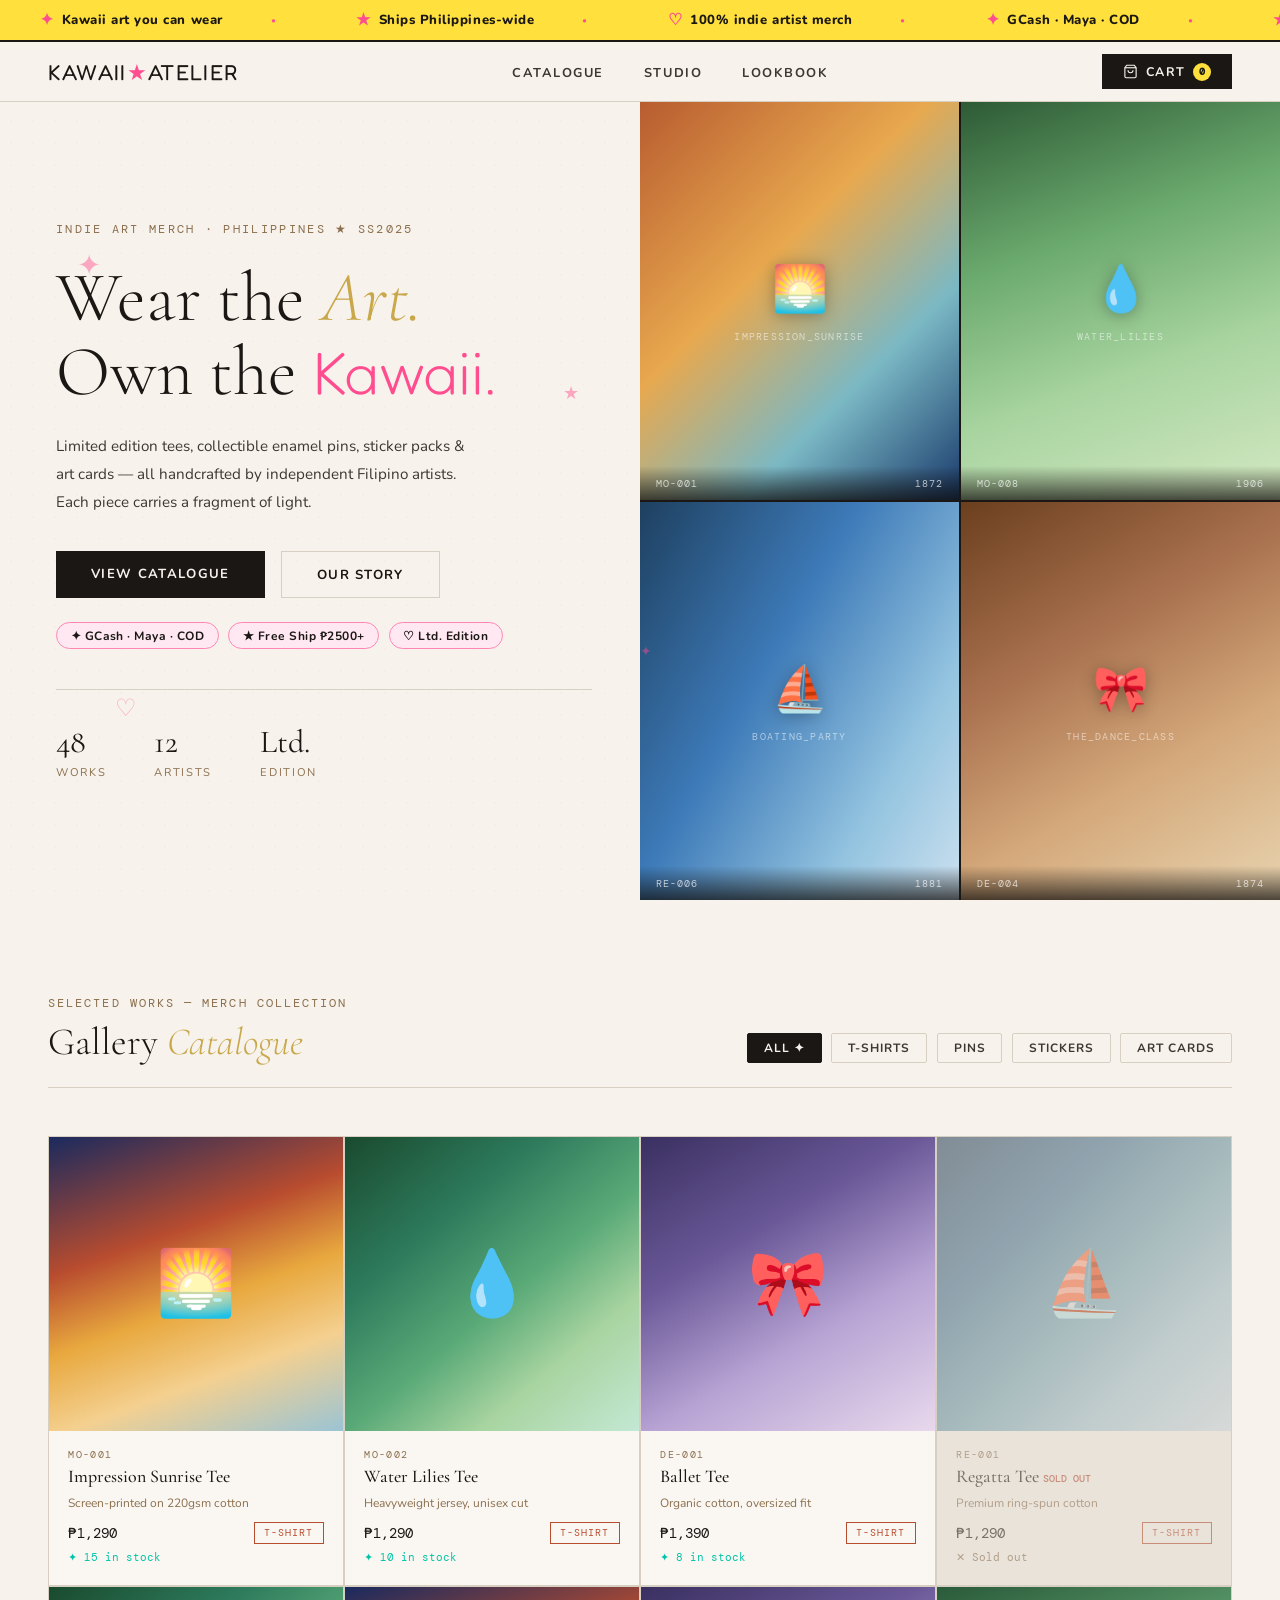
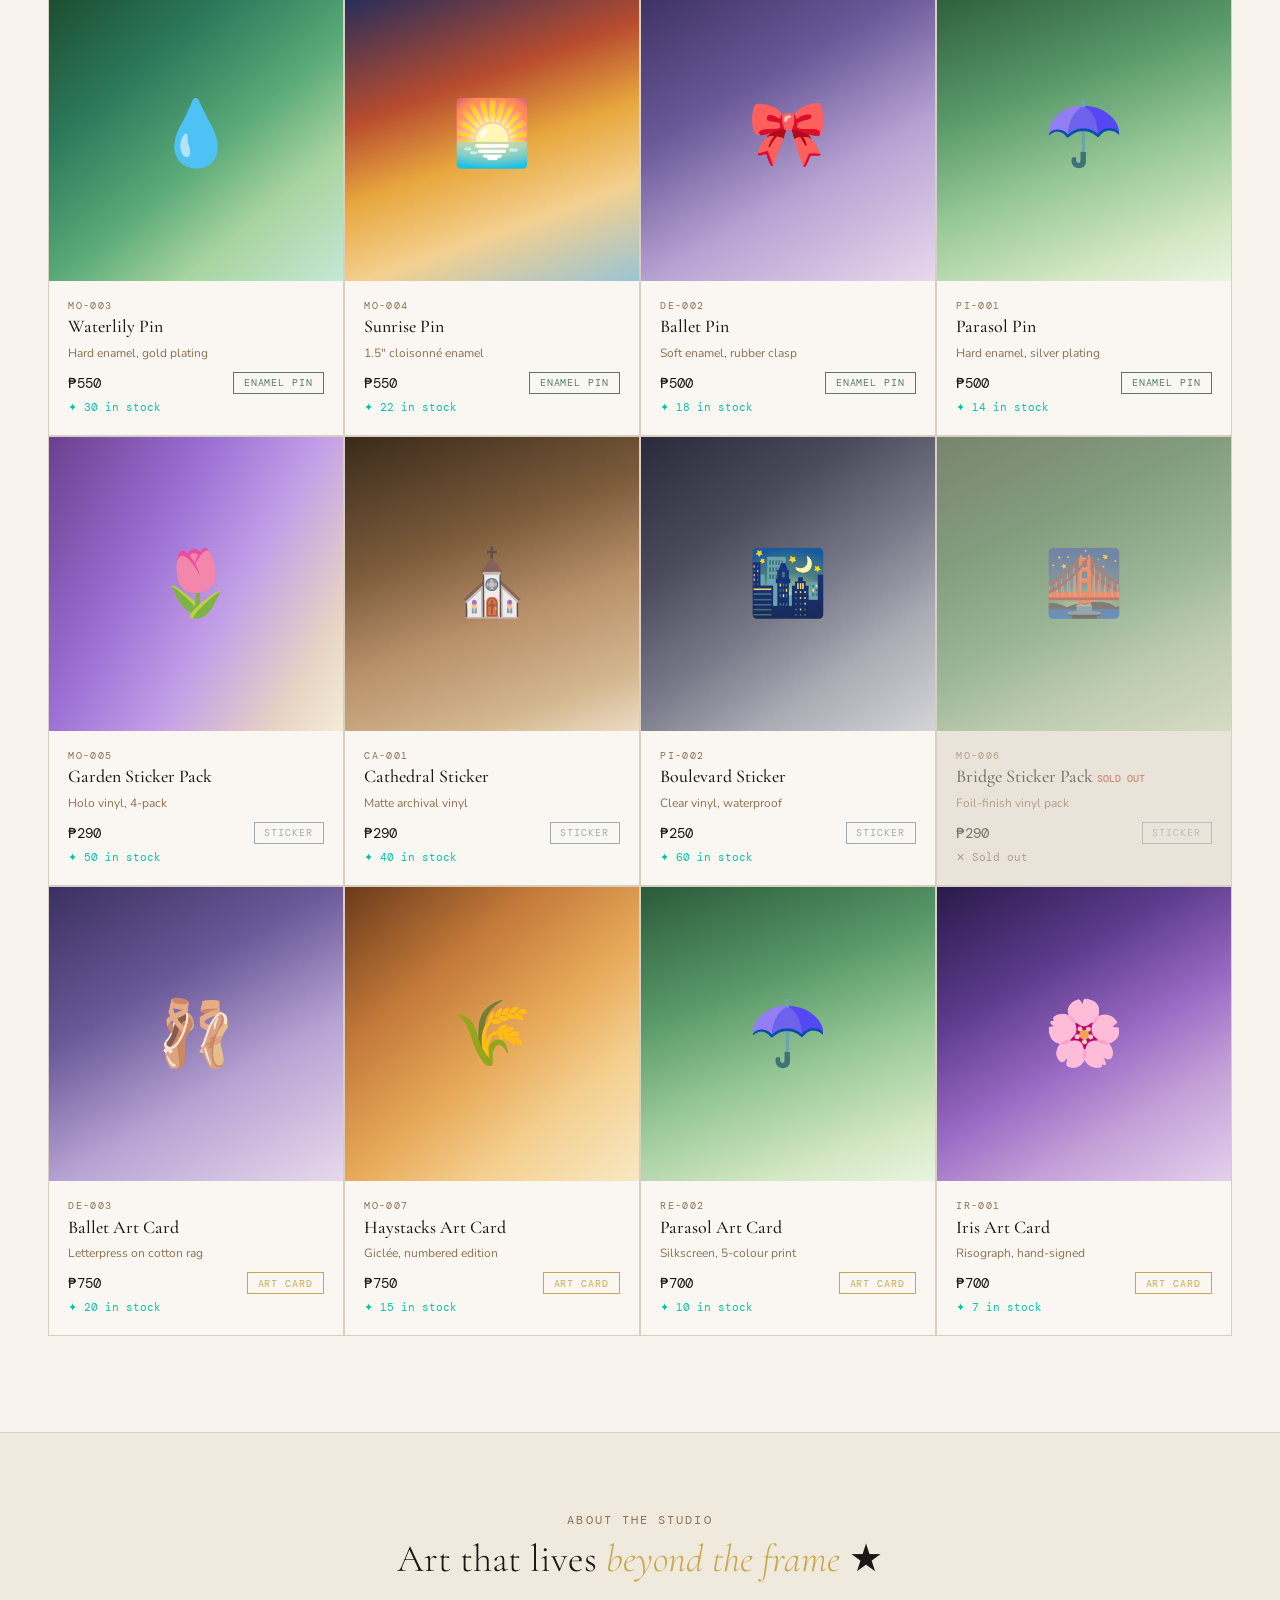
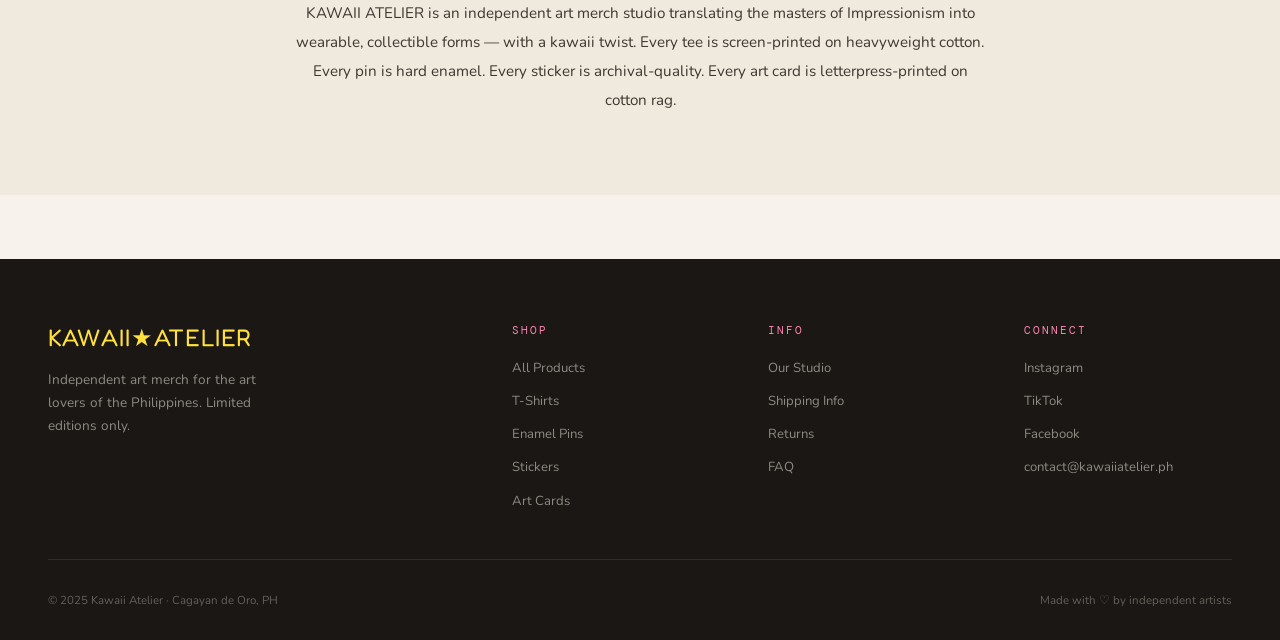
==== index.html @ f7f373cd "huhuz" ====
<!DOCTYPE html>
<html lang="en">
<head>
<meta charset="UTF-8">
<meta name="viewport" content="width=device-width, initial-scale=1.0">
<title>KAWAII ATELIER — Art Merch ★</title>
<link rel="preconnect" href="https://fonts.googleapis.com">
<link href="https://fonts.googleapis.com/css2?family=Cormorant+Garamond:ital,wght@0,300;0,400;0,600;1,300;1,400&family=DM+Mono:wght@300;400&family=Fredoka+One&family=Nunito:wght@400;600;700;800&display=swap" rel="stylesheet">
<link rel="stylesheet" href="styles.css">
</head>
<body>

<!-- TICKER BANNER -->
<div class="ticker-wrap">
  <div class="ticker-track" id="tickerTrack">
    <span class="tick-item"><span class="tick-icon">✦</span> Kawaii art you can wear</span>
    <span class="tick-item"><span class="tick-icon">★</span> Ships Philippines-wide</span>
    <span class="tick-item"><span class="tick-icon">♡</span> 100% indie artist merch</span>
    <span class="tick-item"><span class="tick-icon">✦</span> GCash · Maya · COD</span>
    <span class="tick-item"><span class="tick-icon">★</span> Free Shipping over ₱2500</span>
    <span class="tick-item"><span class="tick-icon">♡</span> Hand-crafted limited editions</span>
    <!-- Duplicated for seamless loop -->
    <span class="tick-item"><span class="tick-icon">✦</span> Kawaii art you can wear</span>
    <span class="tick-item"><span class="tick-icon">★</span> Ships Philippines-wide</span>
    <span class="tick-item"><span class="tick-icon">♡</span> 100% indie artist merch</span>
    <span class="tick-item"><span class="tick-icon">✦</span> GCash · Maya · COD</span>
    <span class="tick-item"><span class="tick-icon">★</span> Free Shipping over ₱2500</span>
    <span class="tick-item"><span class="tick-icon">♡</span> Hand-crafted limited editions</span>
  </div>
</div>

<!-- NAV -->
<nav id="mainNav">
  <span class="nav-logo">KAWAII<span class="nav-logo-star">★</span>ATELIER</span>
  <ul class="nav-links">
    <li><a href="#catalogue">Catalogue</a></li>
    <li><a href="#about">Studio</a></li>
    <li><a href="#">Lookbook</a></li>
  </ul>
  <div class="nav-right">
    <button class="cart-btn" onclick="toggleCart()">
      <svg width="15" height="15" viewBox="0 0 24 24" fill="none" stroke="currentColor" stroke-width="1.8"><path d="M6 2L3 6v14a2 2 0 002 2h14a2 2 0 002-2V6l-3-4z"/><line x1="3" y1="6" x2="21" y2="6"/><path d="M16 10a4 4 0 01-8 0"/></svg>
      Cart
      <span class="cart-count" id="cartCount">0</span>
    </button>
  </div>
</nav>

<!-- HERO -->
<section class="hero">
  <!-- Floating kawaii deco elements -->
  <div class="deco" style="top:18%;left:6%">✦</div>
  <div class="deco" style="top:35%;left:44%;font-size:1.1rem;animation-delay:1.2s">★</div>
  <div class="deco" style="bottom:22%;left:9%;font-size:1.5rem;animation-delay:.7s">♡</div>
  <div class="deco" style="bottom:30%;left:50%;font-size:.85rem;animation-delay:2s">✦</div>

  <div class="hero-left">
    <p class="hero-eyebrow">Indie Art Merch · Philippines ★ SS2025</p>
    <h1 class="hero-title">Wear the <em>Art.</em><br>Own the <span class="hero-title-pop">Kawaii.</span></h1>
    <p class="hero-body">Limited edition tees, collectible enamel pins, sticker packs &amp; art cards — all handcrafted by independent Filipino artists. Each piece carries a fragment of light.</p>
    <div class="hero-ctas">
      <a href="#catalogue" class="btn-primary">View Catalogue</a>
      <a href="#about" class="btn-ghost">Our Story</a>
    </div>
    <div class="hero-pills">
      <span class="pill">✦ GCash · Maya · COD</span>
      <span class="pill">★ Free Ship ₱2500+</span>
      <span class="pill">♡ Ltd. Edition</span>
    </div>
    <div class="hero-stats">
      <div>
        <div class="hero-stat-num">48</div>
        <div class="hero-stat-label">Works</div>
      </div>
      <div>
        <div class="hero-stat-num">12</div>
        <div class="hero-stat-label">Artists</div>
      </div>
      <div>
        <div class="hero-stat-num">Ltd.</div>
        <div class="hero-stat-label">Edition</div>
      </div>
    </div>
  </div>

  <div class="hero-right">
    <div class="hero-grid-cell">
      <div class="art-placeholder h1"><span class="art-emoji">🌅</span><span class="art-text">IMPRESSION_SUNRISE</span></div>
      <div class="art-label-overlay"><span>MO-001</span><span>1872</span></div>
    </div>
    <div class="hero-grid-cell">
      <div class="art-placeholder h2"><span class="art-emoji">💧</span><span class="art-text">WATER_LILIES</span></div>
      <div class="art-label-overlay"><span>MO-008</span><span>1906</span></div>
    </div>
    <div class="hero-grid-cell">
      <div class="art-placeholder h3"><span class="art-emoji">⛵</span><span class="art-text">BOATING_PARTY</span></div>
      <div class="art-label-overlay"><span>RE-006</span><span>1881</span></div>
    </div>
    <div class="hero-grid-cell">
      <div class="art-placeholder h4"><span class="art-emoji">🎀</span><span class="art-text">THE_DANCE_CLASS</span></div>
      <div class="art-label-overlay"><span>DE-004</span><span>1874</span></div>
    </div>
  </div>
</section>

<!-- CATALOGUE -->
<section class="catalogue" id="catalogue">
  <div class="section-header">
    <div>
      <p class="section-meta">Selected Works — Merch Collection</p>
      <h2 class="section-title">Gallery <em>Catalogue</em></h2>
    </div>
    <div class="filter-bar" id="filterBar">
      <button class="filter-btn active" onclick="filterProducts('all',this)">All ✦</button>
      <button class="filter-btn" onclick="filterProducts('tshirt',this)">T-Shirts</button>
      <button class="filter-btn" onclick="filterProducts('pin',this)">Pins</button>
      <button class="filter-btn" onclick="filterProducts('sticker',this)">Stickers</button>
      <button class="filter-btn" onclick="filterProducts('artcard',this)">Art Cards</button>
    </div>
  </div>
  <div class="product-grid" id="productGrid"></div>
</section>

<!-- ABOUT -->
<section id="about" class="about-section">
  <div class="about-inner">
    <p class="section-meta">About the Studio</p>
    <h2 class="section-title">Art that lives <em>beyond the frame</em> ★</h2>
    <p class="about-body">KAWAII ATELIER is an independent art merch studio translating the masters of Impressionism into wearable, collectible forms — with a kawaii twist. Every tee is screen-printed on heavyweight cotton. Every pin is hard enamel. Every sticker is archival-quality. Every art card is letterpress-printed on cotton rag.</p>
  </div>
</section>

<!-- FOOTER -->
<footer>
  <div class="footer-grid">
    <div>
      <div class="footer-brand">KAWAII★ATELIER</div>
      <p class="footer-tagline">Independent art merch for the art lovers of the Philippines. Limited editions only.</p>
    </div>
    <div>
      <p class="footer-col-title">Shop</p>
      <ul class="footer-links">
        <li><a href="#catalogue">All Products</a></li>
        <li><a href="#">T-Shirts</a></li>
        <li><a href="#">Enamel Pins</a></li>
        <li><a href="#">Stickers</a></li>
        <li><a href="#">Art Cards</a></li>
      </ul>
    </div>
    <div>
      <p class="footer-col-title">Info</p>
      <ul class="footer-links">
        <li><a href="#about">Our Studio</a></li>
        <li><a href="#">Shipping Info</a></li>
        <li><a href="#">Returns</a></li>
        <li><a href="#">FAQ</a></li>
      </ul>
    </div>
    <div>
      <p class="footer-col-title">Connect</p>
      <ul class="footer-links">
        <li><a href="#">Instagram</a></li>
        <li><a href="#">TikTok</a></li>
        <li><a href="#">Facebook</a></li>
        <li><a href="#">contact@kawaiiatelier.ph</a></li>
      </ul>
    </div>
  </div>
  <div class="footer-bottom">
    <span>© 2025 Kawaii Atelier · Cagayan de Oro, PH</span>
    <span>Made with ♡ by independent artists</span>
  </div>
</footer>

<!-- CART SIDEBAR -->
<div class="cart-overlay" id="cartOverlay" onclick="toggleCart()"></div>
<aside class="cart-drawer" id="cartDrawer">
  <div class="cart-header">
    <span class="cart-title">Your Cart ★</span>
    <button class="cart-close" onclick="toggleCart()">✕</button>
  </div>
  <div class="cart-items" id="cartItems">
    <div class="cart-empty" id="cartEmpty">
      <div class="cart-empty-icon">🛒</div>
      <p>Your cart is empty</p>
    </div>
  </div>
  <div class="cart-footer">
    <div class="cart-subtotal">
      <span class="cart-subtotal-label">Total</span>
      <span class="cart-subtotal-val" id="cartTotal">₱0.00</span>
    </div>
    <p class="cart-note">Shipping calculated at checkout · GCash · Maya · COD accepted</p>
    <button class="checkout-btn" onclick="openCheckout()">Checkout ✦</button>
  </div>
</aside>

<!-- CHECKOUT MODAL -->
<div class="modal-overlay" id="checkoutModal">
  <div class="modal">
    <div class="modal-header">
      <span class="modal-title">Checkout ★</span>
      <button class="modal-close" onclick="closeCheckout()">✕</button>
    </div>
    <div class="modal-body">
      <div class="step-tabs">
        <button class="step-tab active" onclick="goStep(1)">01 · Address</button>
        <button class="step-tab" onclick="goStep(2)">02 · Payment</button>
        <button class="step-tab" onclick="goStep(3)">03 · Review</button>
      </div>
      <div id="checkoutForm">
        <!-- Step 1: Address -->
        <div class="form-section active" id="step1">
          <div class="form-row">
            <div class="form-group">
              <label>First Name *</label>
              <input type="text" id="fname" placeholder="Maria">
            </div>
            <div class="form-group">
              <label>Last Name *</label>
              <input type="text" id="lname" placeholder="Santos">
            </div>
          </div>
          <div class="form-group">
            <label>Email *</label>
            <input type="email" id="email" placeholder="maria@example.com">
          </div>
          <div class="form-group">
            <label>Phone</label>
            <input type="tel" id="phone" placeholder="09XX XXX XXXX">
          </div>
          <div class="form-group">
            <label>Street Address</label>
            <input type="text" id="addr1" placeholder="123 Rizal St., Brgy. Poblacion">
          </div>
          <div class="form-row">
            <div class="form-group">
              <label>City / Municipality</label>
              <input type="text" id="city" placeholder="Cagayan de Oro">
            </div>
            <div class="form-group">
              <label>Province</label>
              <input type="text" id="province" placeholder="Misamis Oriental">
            </div>
          </div>
          <div class="form-actions">
            <button class="btn-form-next" onclick="goStep(2)">Continue to Payment ✦</button>
          </div>
        </div>

        <!-- Step 2: Payment -->
        <div class="form-section" id="step2">
          <div class="form-group">
            <label>Payment Method</label>
            <select id="paymethod">
              <option>GCash</option>
              <option>Maya</option>
              <option>Cash on Delivery (COD)</option>
              <option>Credit / Debit Card</option>
            </select>
          </div>
          <div class="form-divider">
            <div class="form-divider-line"></div>
            <span class="form-divider-text">Card Details (if applicable)</span>
            <div class="form-divider-line"></div>
          </div>
          <div class="form-group">
            <label>Card Number</label>
            <input type="text" id="cardnum" placeholder="0000 0000 0000 0000" oninput="formatCard(this)" maxlength="19">
          </div>
          <div class="card-inputs">
            <div class="form-group">
              <label>Expiry</label>
              <input type="text" id="expiry" placeholder="MM / YY" oninput="formatExpiry(this)" maxlength="7">
            </div>
            <div class="form-group">
              <label>CVV</label>
              <input type="text" id="cvv" placeholder="123" maxlength="4">
            </div>
          </div>
          <div class="secure-note">🔒 Secured checkout · Your data is safe</div>
          <div class="form-actions">
            <button class="btn-form-back" onclick="goStep(1)">← Back</button>
            <button class="btn-form-next" onclick="goStep(3)">Review Order ✦</button>
          </div>
        </div>

        <!-- Step 3: Review -->
        <div class="form-section" id="step3">
          <div class="order-summary">
            <div id="reviewItems"></div>
            <div class="order-row total">
              <span>Subtotal</span><span id="reviewSubtotal"></span>
            </div>
            <div class="order-row">
              <span>Shipping</span><span style="font-family:var(--mono)">₱120.00</span>
            </div>
            <div class="order-row total" style="font-size:1.05rem">
              <span>Total</span><span id="reviewTotal"></span>
            </div>
          </div>
          <p class="section-meta" style="margin-bottom:.5rem">Delivering to</p>
          <p id="reviewAddress" style="font-size:.9rem;color:var(--ink2);margin-bottom:1.5rem;line-height:1.6"></p>
          <div class="form-actions">
            <button class="btn-form-back" onclick="goStep(2)">← Back</button>
            <button class="btn-form-next" onclick="placeOrder()">Place Order ★</button>
          </div>
        </div>
      </div>

      <!-- Success View -->
      <div class="success-view" id="successView">
        <div class="success-icon">★</div>
        <h2>Order Confirmed!</h2>
        <p id="orderNum" class="order-num"></p>
        <p>Thank you! Your kawaii merch is on its way. We'll send a confirmation to your email shortly.</p>
        <button class="btn-primary" onclick="resetOrder()">Continue Shopping ✦</button>
      </div>
    </div>
  </div>
</div>

<!-- TOAST -->
<div class="toast-container" id="toastContainer"></div>

<script src="app.js"></script>
</body>
</html>
---- styles.css ----
/* ─── RESET & ROOT ─── */
*,*::before,*::after{box-sizing:border-box;margin:0;padding:0}
:root{
  /* Palette: minimalist cream base + kawaii pink accents */
  --cream: #f7f3ec;
  --cream2: #efe9de;
  --ink: #1a1714;
  --ink2: #3d3730;
  --warm: #8b6f4e;
  --gold: #c9a84c;
  --gold2: #e8cc7a;
  --pink: #ff4d8f;
  --pink2: #ff85b3;
  --pink3: #ffe8f2;
  --mint: #00c4a7;
  --yellow: #ffe03d;
  --rust: #b84c2f;
  --sage: #5a7a5c;
  --mist: #9badb0;
  --border: #d8cfc3;
  --card: #faf7f2;

  --serif: 'Cormorant Garamond', serif;
  --mono: 'DM Mono', monospace;
  --kawaii: 'Fredoka One', cursive;
  --body: 'Nunito', sans-serif;
}
html{scroll-behavior:smooth}
body{
  background:var(--cream);
  color:var(--ink);
  font-family:var(--body);
  font-weight:400;
  overflow-x:hidden;
}

/* ─── SUBTLE DOT TEXTURE ─── */
body::before{
  content:'';
  position:fixed;inset:0;z-index:-1;pointer-events:none;
  background-image:radial-gradient(circle,rgba(255,77,143,.04) 1.2px,transparent 1.2px);
  background-size:22px 22px;
}

/* ════════════════════════════════
   TICKER BANNER
════════════════════════════════ */
.ticker-wrap{
  background: var(--yellow);
  border-bottom: 2.5px solid var(--ink);
  overflow: hidden;
  height: 42px;
  display: flex;
  align-items: center;
  position: relative;
  z-index: 100;
}
.ticker-track{
  display: flex;
  align-items: center;
  white-space: nowrap;
  animation: ticker-scroll 28s linear infinite;
  will-change: transform;
}
.ticker-wrap:hover .ticker-track{
  animation-play-state: paused;
}
.tick-item{
  display: inline-flex;
  align-items: center;
  gap: .5rem;
  font-family: var(--body);
  font-weight: 800;
  font-size: .82rem;
  letter-spacing: .04em;
  color: var(--ink);
  padding: 0 2.5rem;
}
.tick-item:not(:last-child)::after{
  content: '·';
  margin-left: 2.5rem;
  color: var(--pink);
  font-size: 1.2rem;
}
.tick-icon{
  color: var(--pink);
  font-size: 1rem;
}
@keyframes ticker-scroll{
  0%   { transform: translateX(0); }
  100% { transform: translateX(-50%); }
}

/* ════════════════════════════════
   NAV
════════════════════════════════ */
nav{
  position: sticky;
  top: 0;
  left: 0;
  right: 0;
  z-index: 200;
  display: flex;
  align-items: center;
  justify-content: space-between;
  padding: 0 3rem;
  height: 60px;
  background: rgba(247,243,236,0.94);
  backdrop-filter: blur(14px);
  border-bottom: 1px solid var(--border);
}
.nav-logo{
  font-family: var(--kawaii);
  font-size: 1.35rem;
  letter-spacing: .06em;
  color: var(--ink);
}
.nav-logo-star{
  color: var(--pink);
  display: inline-block;
  animation: star-spin 4s ease-in-out infinite;
}
@keyframes star-spin{
  0%,100%{ transform: rotate(-8deg) scale(1); }
  50%{ transform: rotate(8deg) scale(1.15); }
}
.nav-links{
  display: flex;
  gap: 2.5rem;
  list-style: none;
}
.nav-links a{
  font-size: .8rem;
  letter-spacing: .12em;
  text-transform: uppercase;
  font-weight: 700;
  color: var(--ink2);
  text-decoration: none;
  transition: color .2s;
  position: relative;
}
.nav-links a::after{
  content:'';
  position:absolute;bottom:-2px;left:0;right:0;height:2px;
  background:var(--pink);
  transform:scaleX(0);transition:transform .2s;transform-origin:left;
}
.nav-links a:hover{ color: var(--pink); }
.nav-links a:hover::after{ transform:scaleX(1); }
.nav-right{ display:flex;align-items:center;gap:1.5rem; }
.cart-btn{
  position: relative;
  background: var(--ink);
  color: var(--cream);
  border: none;
  padding: .55rem 1.3rem;
  font-family: var(--body);
  font-size: .78rem;
  font-weight: 700;
  letter-spacing: .1em;
  text-transform: uppercase;
  cursor: pointer;
  transition: background .2s, transform .15s;
  display: flex;
  align-items: center;
  gap: .5rem;
}
.cart-btn:hover{ background: var(--pink); transform: translateY(-1px); }
.cart-count{
  background: var(--yellow);
  color: var(--ink);
  font-size: .65rem;
  font-weight: 800;
  min-width: 18px;
  height: 18px;
  border-radius: 50%;
  display: flex;
  align-items: center;
  justify-content: center;
  font-family: var(--mono);
}

/* ════════════════════════════════
   HERO
════════════════════════════════ */
.hero{
  min-height: calc(100vh - 102px);
  display: grid;
  grid-template-columns: 1fr 1fr;
  overflow: hidden;
  position: relative;
}
/* Floating kawaii deco */
.deco{
  position: absolute;
  pointer-events: none;
  font-size: 1.8rem;
  color: var(--pink);
  animation: float-deco 5s ease-in-out infinite;
  opacity: .45;
  z-index: 1;
}
@keyframes float-deco{
  0%,100%{ transform: translateY(0) rotate(0deg); }
  50%{ transform: translateY(-14px) rotate(15deg); }
}
.hero-left{
  display: flex;
  flex-direction: column;
  justify-content: center;
  padding: 5rem 3rem 5rem 3.5rem;
  position: relative;
  z-index: 2;
}
.hero-eyebrow{
  font-family: var(--mono);
  font-size: .72rem;
  letter-spacing: .2em;
  text-transform: uppercase;
  color: var(--warm);
  margin-bottom: 1.5rem;
}
.hero-title{
  font-family: var(--serif);
  font-size: clamp(3rem,5.5vw,5rem);
  font-weight: 300;
  line-height: 1.05;
  color: var(--ink);
  margin-bottom: 1.4rem;
}
.hero-title em{
  font-style: italic;
  color: var(--gold);
}
.hero-title-pop{
  font-family: var(--kawaii);
  color: var(--pink);
  font-size: .85em;
  display: inline-block;
}
.hero-body{
  font-size: .95rem;
  line-height: 1.85;
  color: var(--ink2);
  max-width: 420px;
  margin-bottom: 2.2rem;
}
.hero-ctas{ display:flex;gap:1rem;flex-wrap:wrap; }
.btn-primary{
  background: var(--ink);
  color: var(--cream);
  padding: .85rem 2.2rem;
  font-family: var(--body);
  font-size: .82rem;
  font-weight: 700;
  letter-spacing: .1em;
  text-transform: uppercase;
  border: none;
  cursor: pointer;
  transition: background .2s, transform .15s;
  text-decoration: none;
  display: inline-block;
}
.btn-primary:hover{ background:var(--pink); transform:translateY(-2px); }
.btn-ghost{
  background: none;
  color: var(--ink);
  padding: .85rem 2.2rem;
  font-family: var(--body);
  font-size: .82rem;
  font-weight: 700;
  letter-spacing: .1em;
  text-transform: uppercase;
  border: 1.5px solid var(--border);
  cursor: pointer;
  transition: border-color .2s, color .2s;
  text-decoration: none;
  display: inline-block;
}
.btn-ghost:hover{ border-color:var(--pink);color:var(--pink); }

/* Kawaii pills */
.hero-pills{
  display: flex;
  gap: .6rem;
  flex-wrap: wrap;
  margin-top: 1.5rem;
}
.pill{
  background: var(--pink3);
  border: 1.5px solid var(--pink2);
  border-radius: 999px;
  padding: .28rem .85rem;
  font-size: .75rem;
  font-weight: 700;
  color: var(--ink);
  letter-spacing: .04em;
}

/* Stats row */
.hero-stats{
  display: flex;
  gap: 3rem;
  margin-top: 2.5rem;
  padding-top: 2rem;
  border-top: 1px solid var(--border);
}
.hero-stat-num{
  font-family: var(--serif);
  font-size: 2rem;
  font-weight: 400;
  color: var(--ink);
}
.hero-stat-label{
  font-size: .7rem;
  letter-spacing: .15em;
  text-transform: uppercase;
  color: var(--warm);
  margin-top: .2rem;
}

/* Hero art grid */
.hero-right{
  position: relative;
  background: var(--ink);
  overflow: hidden;
  display: grid;
  grid-template-columns: 1fr 1fr;
  grid-template-rows: 1fr 1fr;
  gap: 2px;
}
.hero-grid-cell{
  overflow: hidden;
  position: relative;
  cursor: pointer;
}
.hero-grid-cell:hover .art-placeholder{
  transform: scale(1.04);
}
.art-placeholder{
  width: 100%;
  height: 100%;
  display: flex;
  align-items: center;
  justify-content: center;
  flex-direction: column;
  gap: .6rem;
  transition: transform .5s ease;
}
.art-emoji{ font-size: 2.8rem; filter: drop-shadow(0 2px 8px rgba(0,0,0,.3)); }
.art-text{
  font-family: var(--mono);
  font-size: .65rem;
  letter-spacing: .12em;
  color: rgba(255,255,255,.55);
  text-align: center;
}
.art-label-overlay{
  position: absolute;
  bottom: 0;left:0;right:0;
  padding: .65rem 1rem;
  background: linear-gradient(transparent,rgba(15,12,10,.72));
  font-family: var(--mono);
  font-size: .62rem;
  letter-spacing: .1em;
  color: rgba(255,255,255,.7);
  display: flex;
  justify-content: space-between;
}
/* Art fills */
.h1{background:linear-gradient(135deg,#b85c30 0%,#e8a84e 40%,#7ab8c4 70%,#1a3a6b 100%)}
.h2{background:linear-gradient(160deg,#2d5a35 0%,#6baa6e 35%,#a8d4a0 65%,#d4e8c2 100%)}
.h3{background:linear-gradient(120deg,#1e4060 0%,#3d7ab8 40%,#94c4e0 75%,#cce0ef 100%)}
.h4{background:linear-gradient(150deg,#6b3f1e 0%,#a8704e 35%,#d4a87a 65%,#e8d4b0 100%)}

/* ════════════════════════════════
   CATALOGUE
════════════════════════════════ */
.catalogue{ padding: 6rem 3rem; }
.section-header{
  display: flex;
  align-items: flex-end;
  justify-content: space-between;
  margin-bottom: 3rem;
  padding-bottom: 1.5rem;
  border-bottom: 1px solid var(--border);
}
.section-meta{
  font-family: var(--mono);
  font-size: .72rem;
  letter-spacing: .18em;
  text-transform: uppercase;
  color: var(--warm);
  margin-bottom: .6rem;
}
.section-title{
  font-family: var(--serif);
  font-size: 2.4rem;
  font-weight: 300;
  line-height: 1.1;
}
.section-title em{ font-style:italic;color:var(--gold); }

/* Filter bar */
.filter-bar{ display:flex;gap:.6rem;flex-wrap:wrap; }
.filter-btn{
  background: none;
  border: 1.5px solid var(--border);
  padding: .38rem 1rem;
  font-family: var(--body);
  font-size: .75rem;
  font-weight: 700;
  letter-spacing: .08em;
  text-transform: uppercase;
  cursor: pointer;
  color: var(--ink2);
  transition: all .2s;
  border-radius: 2px;
}
.filter-btn.active,.filter-btn:hover{
  background: var(--ink);
  color: var(--cream);
  border-color: var(--ink);
}

/* Product grid */
.product-grid{
  display: grid;
  grid-template-columns: repeat(4,1fr);
  gap: 2px;
  background: var(--border);
  border: 1px solid var(--border);
}
.product-card{
  background: var(--card);
  cursor: pointer;
  position: relative;
  overflow: hidden;
  transition: background .2s;
}
.product-card:hover{ background: #fff; }
.product-card:hover .card-img-inner{ transform: scale(1.04); }
.card-img{
  overflow: hidden;
  aspect-ratio: 1/1;
  position: relative;
  display: flex;
  align-items: center;
  justify-content: center;
}
.card-img-inner{
  width:100%;height:100%;
  transition: transform .4s ease;
  display: flex;
  align-items: center;
  justify-content: center;
  font-size: 4rem;
  flex-direction: column;
  gap: .3rem;
}
.card-body{ padding:1.1rem 1.2rem 1.3rem; }
.card-code{
  font-family: var(--mono);
  font-size: .62rem;
  letter-spacing: .14em;
  color: var(--warm);
  margin-bottom: .3rem;
}
.card-name{
  font-family: var(--serif);
  font-size: 1.12rem;
  font-weight: 500;
  margin-bottom: .4rem;
  line-height: 1.2;
}
.card-desc{
  font-size: .75rem;
  color: var(--warm);
  line-height: 1.5;
  margin-bottom: .5rem;
}
.card-footer{
  display: flex;
  align-items: center;
  justify-content: space-between;
  margin-top: .6rem;
}
.card-price{ font-family:var(--mono);font-size:.9rem;color:var(--ink); }
/* Type tag */
.card-tag{
  font-size: .6rem;
  letter-spacing: .1em;
  text-transform: uppercase;
  padding: .22rem .6rem;
  border: 1px solid;
  font-family: var(--mono);
}
.tag-tshirt{color:var(--rust);border-color:var(--rust)}
.tag-pin{color:var(--sage);border-color:var(--sage)}
.tag-sticker{color:var(--mist);border-color:var(--mist)}
.tag-artcard{color:var(--gold);border-color:var(--gold)}
.card-stock{
  font-size: .68rem;
  color: var(--warm);
  margin-top: .4rem;
  font-family: var(--mono);
}
/* Kawaii stock badge */
.stock-low{ color: var(--pink)!important; }
.stock-ok{ color: var(--mint)!important; }
.out-of-stock{ opacity:.5;pointer-events:none; }
/* Add button hover reveal */
.card-add-btn{
  position: absolute;
  bottom: 0;left:0;right:0;
  background: var(--pink);
  color: var(--cream);
  border: none;
  padding: .75rem;
  font-family: var(--body);
  font-size: .75rem;
  font-weight: 800;
  letter-spacing: .1em;
  text-transform: uppercase;
  cursor: pointer;
  transform: translateY(100%);
  transition: transform .25s, background .15s;
}
.product-card:hover .card-add-btn{ transform:translateY(0); }
.card-add-btn:hover{ background:var(--rust); }

/* Art fills for product cards */
.art-sunrise{background:linear-gradient(160deg,#1a2a5e 0%,#b84c2f 35%,#e8a83e 55%,#f4d090 75%,#9bc4d4 100%)}
.art-waterlily{background:linear-gradient(140deg,#1a4a2e 0%,#2d7a5c 30%,#5aaa78 55%,#a8d4a0 75%,#c4e8d4 100%)}
.art-garden{background:linear-gradient(120deg,#6b3f8e 0%,#9b6fd4 35%,#c4a0e8 60%,#e8d4c4 85%,#f4ecd8 100%)}
.art-ballet{background:linear-gradient(150deg,#3a3060 0%,#6a5898 35%,#b8a4d4 65%,#e8d8ec 100%)}
.art-parasol{background:linear-gradient(160deg,#2a5a3a 0%,#5a9a6a 35%,#98c898 60%,#d4e8c4 85%,#e8f4e0 100%)}
.art-boating{background:linear-gradient(135deg,#2a4a6a 0%,#4a7a9a 30%,#7aaaba 55%,#aacad8 75%,#d4e4ec 100%)}
.art-boulevard{background:linear-gradient(145deg,#2a2a3a 0%,#4a4a5a 30%,#7a7a8a 55%,#aaabb4 75%,#d4d4d8 100%)}
.art-bridge{background:linear-gradient(155deg,#1a3a1a 0%,#2d6a3a 30%,#5a9a6a 55%,#a0c898 75%,#d4e8c4 100%)}
.art-haystacks{background:linear-gradient(140deg,#6a3a1a 0%,#c47a3a 30%,#e8aa5a 55%,#f4d090 75%,#f8e8c4 100%)}
.art-rouen{background:linear-gradient(160deg,#3a2a1a 0%,#7a5a3a 35%,#b8906a 60%,#d4b890 85%,#ecdcc4 100%)}
.art-beach{background:linear-gradient(145deg,#1a4a6a 0%,#3a7a9a 30%,#78b8c8 55%,#b8d8e4 75%,#e0f0f4 100%)}
.art-iris{background:linear-gradient(150deg,#2a1a4a 0%,#5a3a8a 30%,#9a6ac4 55%,#c4a0d8 75%,#e4d0ec 100%)}

/* ════════════════════════════════
   ABOUT
════════════════════════════════ */
.about-section{
  padding: 5rem 3rem;
  background: var(--cream2);
  border-top: 1px solid var(--border);
}
.about-inner{
  max-width: 700px;
  margin: 0 auto;
  text-align: center;
}
.about-body{
  font-size: .95rem;
  line-height: 1.9;
  color: var(--ink2);
  margin-top: 1.2rem;
}

/* ════════════════════════════════
   FOOTER
════════════════════════════════ */
footer{
  background: var(--ink);
  color: var(--cream2);
  padding: 4rem 3rem 2rem;
  margin-top: 4rem;
}
.footer-grid{
  display: grid;
  grid-template-columns: 2fr 1fr 1fr 1fr;
  gap: 3rem;
  margin-bottom: 3rem;
}
.footer-brand{
  font-family: var(--kawaii);
  font-size: 1.5rem;
  color: var(--yellow);
  margin-bottom: 1rem;
  letter-spacing: .04em;
}
.footer-tagline{
  font-size: .85rem;
  line-height: 1.7;
  color: rgba(239,233,222,.55);
  max-width: 240px;
}
.footer-col-title{
  font-family: var(--mono);
  font-size: .68rem;
  letter-spacing: .18em;
  text-transform: uppercase;
  color: var(--pink2);
  margin-bottom: 1.2rem;
}
.footer-links{ list-style:none;display:flex;flex-direction:column;gap:.7rem; }
.footer-links a{
  font-size: .82rem;
  color: rgba(239,233,222,.55);
  text-decoration: none;
  transition: color .2s;
}
.footer-links a:hover{ color: var(--cream); }
.footer-bottom{
  display: flex;
  justify-content: space-between;
  align-items: center;
  padding-top: 2rem;
  border-top: 1px solid rgba(239,233,222,.1);
  font-size: .72rem;
  color: rgba(239,233,222,.35);
}

/* ════════════════════════════════
   CART SIDEBAR
════════════════════════════════ */
.cart-overlay{
  position: fixed;inset:0;
  background: rgba(20,16,12,.5);
  z-index: 300;
  opacity: 0;pointer-events:none;
  transition: opacity .3s;
}
.cart-overlay.open{ opacity:1;pointer-events:all; }
.cart-drawer{
  position: fixed;top:0;right:0;bottom:0;width:400px;
  background: var(--cream);
  z-index: 301;
  transform: translateX(100%);
  transition: transform .35s cubic-bezier(.4,0,.2,1);
  display: flex;flex-direction:column;
  border-left: 1px solid var(--border);
}
.cart-drawer.open{ transform:translateX(0); }
.cart-header{
  display: flex;align-items:center;justify-content:space-between;
  padding: 1.4rem 2rem;
  border-bottom: 1px solid var(--border);
  flex-shrink: 0;
}
.cart-title{ font-family:var(--kawaii);font-size:1.3rem;color:var(--ink); }
.cart-close{
  background: none;border:none;cursor:pointer;
  color: var(--ink2);font-size:1.3rem;line-height:1;padding:.25rem;
  transition: color .2s;
}
.cart-close:hover{ color:var(--pink); }
.cart-items{ flex:1;overflow-y:auto;padding:1.5rem 2rem; }
.cart-empty{
  display: flex;flex-direction:column;align-items:center;justify-content:center;
  height: 100%;color:var(--warm);text-align:center;gap:1rem;
}
.cart-empty-icon{ font-size:3rem;opacity:.35; }
.cart-empty p{ font-family:var(--serif);font-size:1.1rem;font-weight:300;font-style:italic; }
.cart-item{
  display: flex;gap:1rem;padding:1.2rem 0;
  border-bottom: 1px solid var(--border);
  align-items: flex-start;
}
.cart-item-thumb{
  width: 60px;height:60px;flex-shrink:0;
  display:flex;align-items:center;justify-content:center;
  font-size: 2rem;border-radius:4px;
}
.cart-item-info{ flex:1; }
.cart-item-name{ font-family:var(--serif);font-size:1rem;font-weight:500;margin-bottom:.2rem; }
.cart-item-meta{ font-family:var(--mono);font-size:.63rem;color:var(--warm);letter-spacing:.1em; }
.cart-item-price{ font-family:var(--mono);font-size:.85rem;color:var(--ink);margin-top:.4rem; }
.qty-ctrl{ display:flex;align-items:center;gap:.5rem;margin-top:.7rem; }
.qty-btn{
  width:26px;height:26px;
  border:1px solid var(--border);background:none;cursor:pointer;
  font-size:.95rem;display:flex;align-items:center;justify-content:center;
  color:var(--ink);transition:all .2s;
}
.qty-btn:hover{ background:var(--pink);color:white;border-color:var(--pink); }
.qty-num{ font-family:var(--mono);font-size:.85rem;min-width:22px;text-align:center; }
.cart-item-remove{
  background:none;border:none;cursor:pointer;
  color:var(--border);font-size:.75rem;font-family:var(--body);
  font-weight:700;letter-spacing:.08em;text-transform:uppercase;
  transition:color .2s;margin-top:.3rem;display:block;
}
.cart-item-remove:hover{ color:var(--rust); }
.cart-footer{ padding:1.5rem 2rem;border-top:1px solid var(--border);flex-shrink:0; }
.cart-subtotal{ display:flex;justify-content:space-between;align-items:baseline;margin-bottom:.5rem; }
.cart-subtotal-label{ font-size:.8rem;letter-spacing:.1em;text-transform:uppercase;color:var(--ink2); }
.cart-subtotal-val{ font-family:var(--mono);font-size:1.35rem;color:var(--ink); }
.cart-note{ font-size:.72rem;color:var(--warm);margin-bottom:1.2rem;line-height:1.6; }
.checkout-btn{
  width:100%;background:var(--pink);color:white;border:none;
  padding:1rem;font-family:var(--body);font-size:.84rem;font-weight:800;
  letter-spacing:.1em;text-transform:uppercase;cursor:pointer;transition:background .2s;
}
.checkout-btn:hover{ background:var(--rust); }

/* ════════════════════════════════
   CHECKOUT MODAL
════════════════════════════════ */
.modal-overlay{
  position:fixed;inset:0;background:rgba(20,16,12,.65);z-index:400;
  display:flex;align-items:center;justify-content:center;
  opacity:0;pointer-events:none;transition:opacity .3s;padding:1rem;
}
.modal-overlay.open{ opacity:1;pointer-events:all; }
.modal{
  background:var(--cream);width:100%;max-width:570px;max-height:90vh;
  overflow-y:auto;border:1px solid var(--border);
  transform:translateY(20px);transition:transform .35s;
}
.modal-overlay.open .modal{ transform:translateY(0); }
.modal-header{
  display:flex;align-items:center;justify-content:space-between;
  padding:1.3rem 2rem;border-bottom:1px solid var(--border);
  position:sticky;top:0;background:var(--cream);z-index:1;
}
.modal-title{ font-family:var(--kawaii);font-size:1.2rem;color:var(--ink); }
.modal-close{ background:none;border:none;cursor:pointer;font-size:1.2rem;color:var(--ink2); }
.modal-body{ padding:1.8rem 2rem; }
.step-tabs{
  display:flex;margin-bottom:2rem;
  border:1px solid var(--border);overflow:hidden;
}
.step-tab{
  flex:1;padding:.6rem;text-align:center;
  font-family:var(--mono);font-size:.68rem;letter-spacing:.1em;
  text-transform:uppercase;color:var(--warm);
  border:none;background:none;cursor:pointer;
  border-right:1px solid var(--border);transition:all .2s;
}
.step-tab:last-child{ border-right:none; }
.step-tab.active{ background:var(--pink);color:white; }
.step-tab.done{ background:var(--cream2);color:var(--ink2); }
.form-section{ display:none; }
.form-section.active{ display:block; }
.form-row{ display:grid;grid-template-columns:1fr 1fr;gap:1rem;margin-bottom:1rem; }
.form-group{ margin-bottom:1rem;display:flex;flex-direction:column;gap:.4rem; }
label{ font-size:.72rem;letter-spacing:.12em;text-transform:uppercase;color:var(--ink2);font-weight:700; }
input[type=text],input[type=email],input[type=tel],select{
  background:var(--card);border:1px solid var(--border);
  padding:.7rem 1rem;font-family:var(--body);font-size:.9rem;
  color:var(--ink);outline:none;width:100%;transition:border-color .2s;
}
input:focus,select:focus{ border-color:var(--pink); }
select{ appearance:none;cursor:pointer; }
.card-inputs{ display:grid;grid-template-columns:2fr 1fr 1fr;gap:1rem; }
.form-divider{ display:flex;align-items:center;gap:1rem;margin:1.4rem 0; }
.form-divider-line{ flex:1;height:1px;background:var(--border); }
.form-divider-text{ font-size:.68rem;letter-spacing:.12em;text-transform:uppercase;color:var(--warm);white-space:nowrap; }
.order-summary{ background:var(--cream2);padding:1.4rem;margin-bottom:1.5rem; }
.order-row{ display:flex;justify-content:space-between;padding:.4rem 0;font-size:.85rem; }
.order-row.total{
  border-top:1px solid var(--border);margin-top:.5rem;padding-top:.7rem;
  font-family:var(--mono);font-weight:500;font-size:1rem;
}
.secure-note{ display:flex;align-items:center;gap:.5rem;font-size:.72rem;color:var(--warm);margin-top:.75rem; }
.form-actions{ display:flex;gap:1rem;margin-top:1.5rem; }
.btn-form-next{
  flex:1;background:var(--pink);color:white;border:none;
  padding:.85rem;font-family:var(--body);font-size:.8rem;font-weight:800;
  letter-spacing:.1em;text-transform:uppercase;cursor:pointer;transition:background .2s;
}
.btn-form-next:hover{ background:var(--rust); }
.btn-form-back{
  background:none;border:1.5px solid var(--border);padding:.85rem 1.5rem;
  font-family:var(--body);font-size:.8rem;font-weight:700;letter-spacing:.1em;
  text-transform:uppercase;cursor:pointer;color:var(--ink2);transition:all .2s;
}
.btn-form-back:hover{ border-color:var(--pink);color:var(--pink); }

/* Success */
.success-view{
  text-align:center;padding:3rem 2rem;
  display:none;flex-direction:column;align-items:center;gap:1.5rem;
}
.success-view.show{ display:flex; }
.success-icon{
  font-family:var(--kawaii);font-size:3.5rem;color:var(--pink);
  display:inline-block;animation:star-spin 2s ease-in-out infinite;
}
.success-view h2{ font-family:var(--serif);font-size:2rem;font-weight:300; }
.success-view p{ font-size:.9rem;color:var(--ink2);line-height:1.7;max-width:360px; }
.order-num{ font-family:var(--mono);font-size:.75rem;color:var(--warm);letter-spacing:.15em;margin-top:.5rem; }

/* ════════════════════════════════
   TOAST
════════════════════════════════ */
.toast-container{
  position:fixed;bottom:2rem;left:50%;transform:translateX(-50%);
  z-index:500;display:flex;flex-direction:column;gap:.5rem;align-items:center;
}
.toast{
  background:var(--ink);color:var(--cream);
  padding:.8rem 1.8rem;
  font-family:var(--body);font-size:.82rem;font-weight:700;letter-spacing:.04em;
  border-left:3px solid var(--pink);
  animation:toast-in .3s ease,toast-out .3s ease 2.2s forwards;
  white-space:nowrap;
}
@keyframes toast-in{from{opacity:0;transform:translateY(10px)}to{opacity:1;transform:translateY(0)}}
@keyframes toast-out{from{opacity:1}to{opacity:0;transform:translateY(-8px)}}

/* ════════════════════════════════
   RESPONSIVE
════════════════════════════════ */
@media(max-width:1100px){ .product-grid{grid-template-columns:repeat(3,1fr)} }
@media(max-width:860px){
  .hero{grid-template-columns:1fr;min-height:auto}
  .hero-right{height:320px}
  .hero-left{padding:3rem 1.5rem}
  nav{padding:0 1.5rem}
  .catalogue{padding:4rem 1.5rem}
  .footer-grid{grid-template-columns:1fr 1fr}
  .product-grid{grid-template-columns:repeat(2,1fr)}
}
@media(max-width:560px){
  .cart-drawer{width:100%}
  .product-grid{grid-template-columns:1fr 1fr}
  .modal{max-width:100%;border-radius:0}
  .form-row{grid-template-columns:1fr}
  .card-inputs{grid-template-columns:1fr}
  .section-header{flex-direction:column;align-items:flex-start;gap:1.5rem}
  .nav-links{display:none}
}
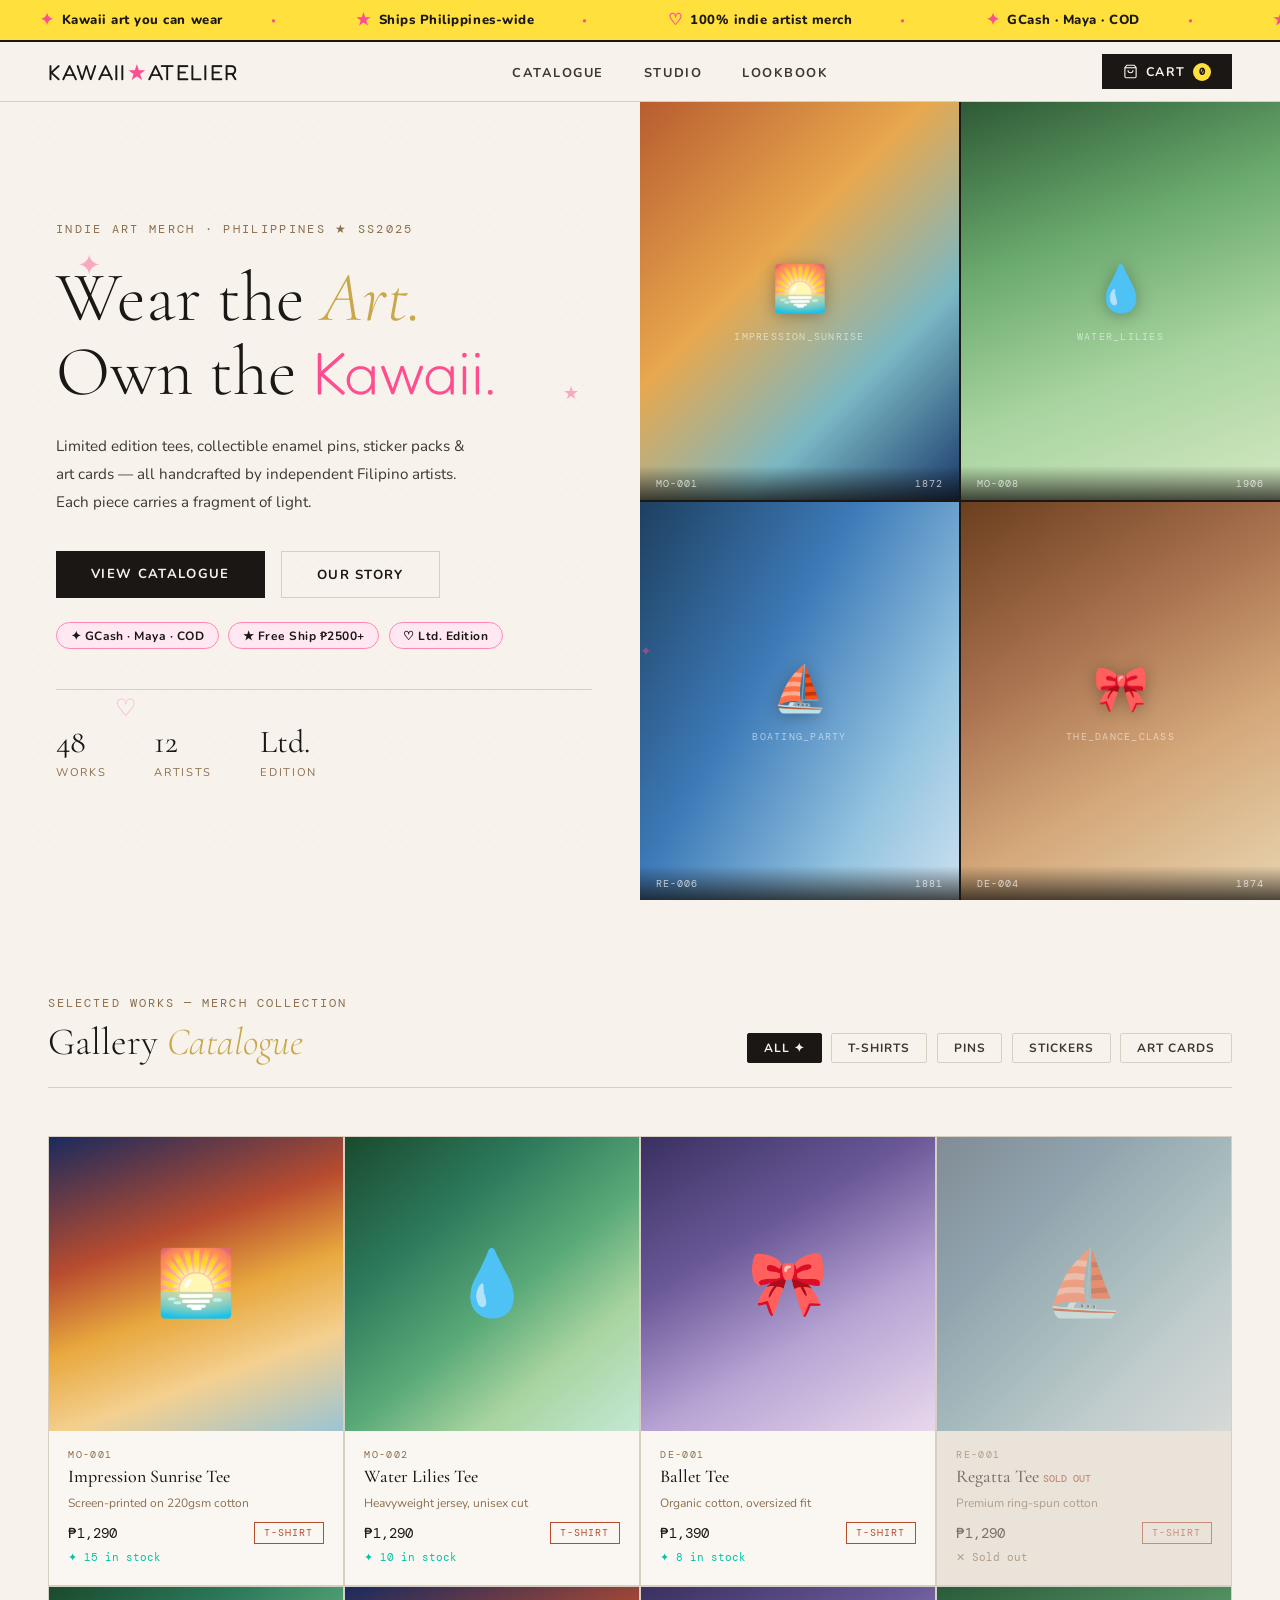
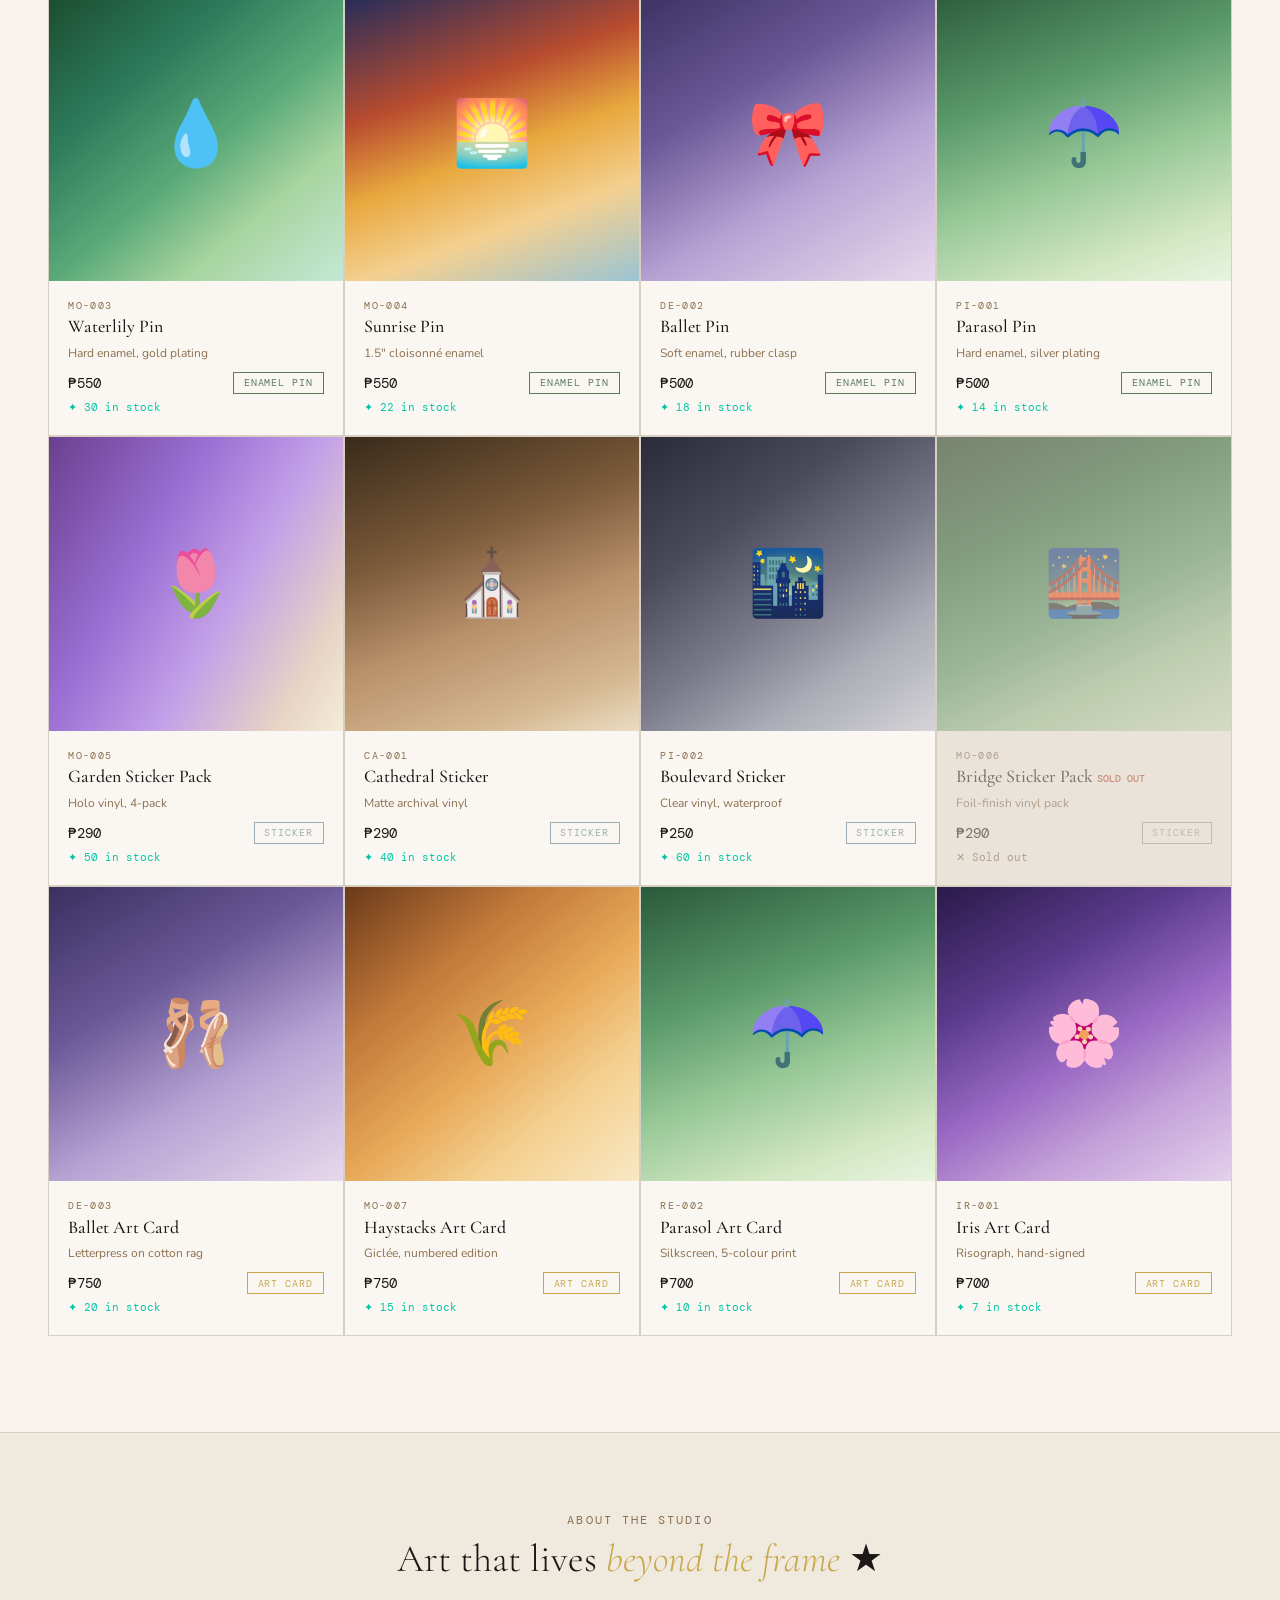
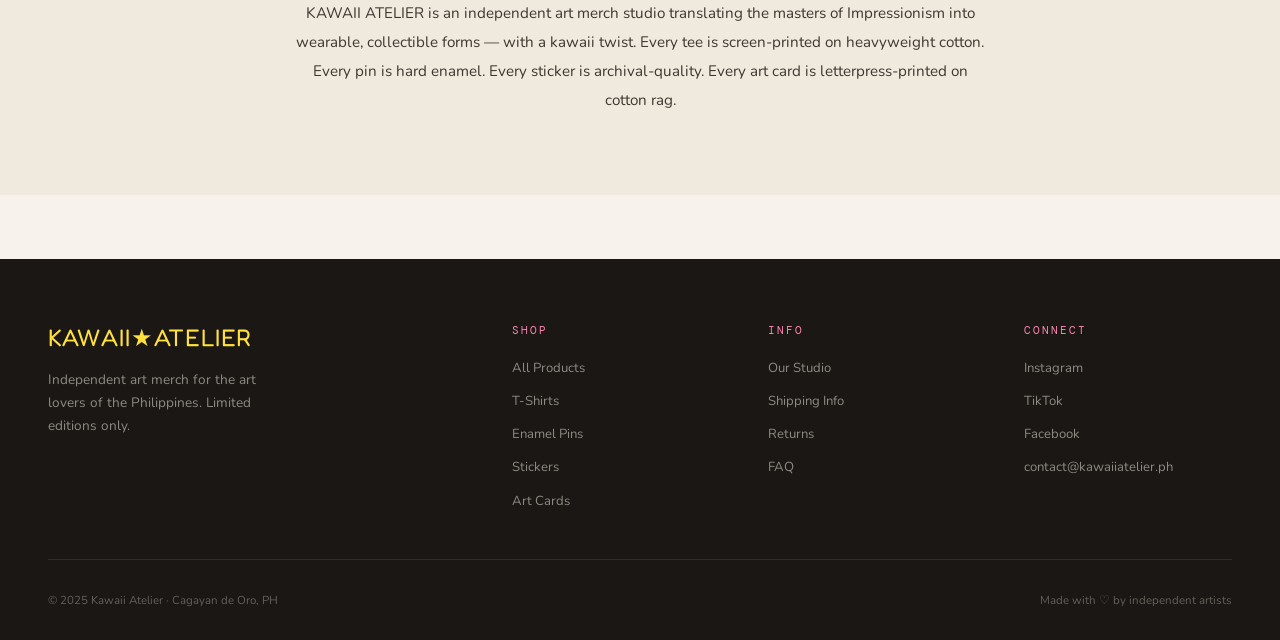
==== commit e7713c4e: "waa" ====
--- a/index.html
+++ b/index.html
@@ -325,4 +325,4 @@
 
 <script src="app.js"></script>
 </body>
-</html>
+</html>
--- a/styles.css
+++ b/styles.css
@@ -457,6 +457,23 @@
   font-size: 4rem;
   flex-direction: column;
   gap: .3rem;
+  position: relative;
+}
+/* Actual product image — fills the cell */
+.card-product-img{
+  width: 100%;
+  height: 100%;
+  object-fit: cover;
+  display: block;
+}
+/* Emoji shown when image is missing */
+.card-img-fallback{
+  font-size: 4rem;
+  display: flex;
+  align-items: center;
+  justify-content: center;
+  width: 100%;
+  height: 100%;
 }
 .card-body{ padding:1.1rem 1.2rem 1.3rem; }
 .card-code{
@@ -667,6 +684,22 @@
   width: 60px;height:60px;flex-shrink:0;
   display:flex;align-items:center;justify-content:center;
   font-size: 2rem;border-radius:4px;
+  overflow: hidden;
+  position: relative;
+}
+.cart-thumb-img{
+  width: 100%;
+  height: 100%;
+  object-fit: cover;
+  display: block;
+}
+.cart-thumb-fallback{
+  font-size: 2rem;
+  position: absolute;
+  inset: 0;
+  display: flex;
+  align-items: center;
+  justify-content: center;
 }
 .cart-item-info{ flex:1; }
 .cart-item-name{ font-family:var(--serif);font-size:1rem;font-weight:500;margin-bottom:.2rem; }
@@ -827,4 +860,4 @@
   .card-inputs{grid-template-columns:1fr}
   .section-header{flex-direction:column;align-items:flex-start;gap:1.5rem}
   .nav-links{display:none}
-}
+}
